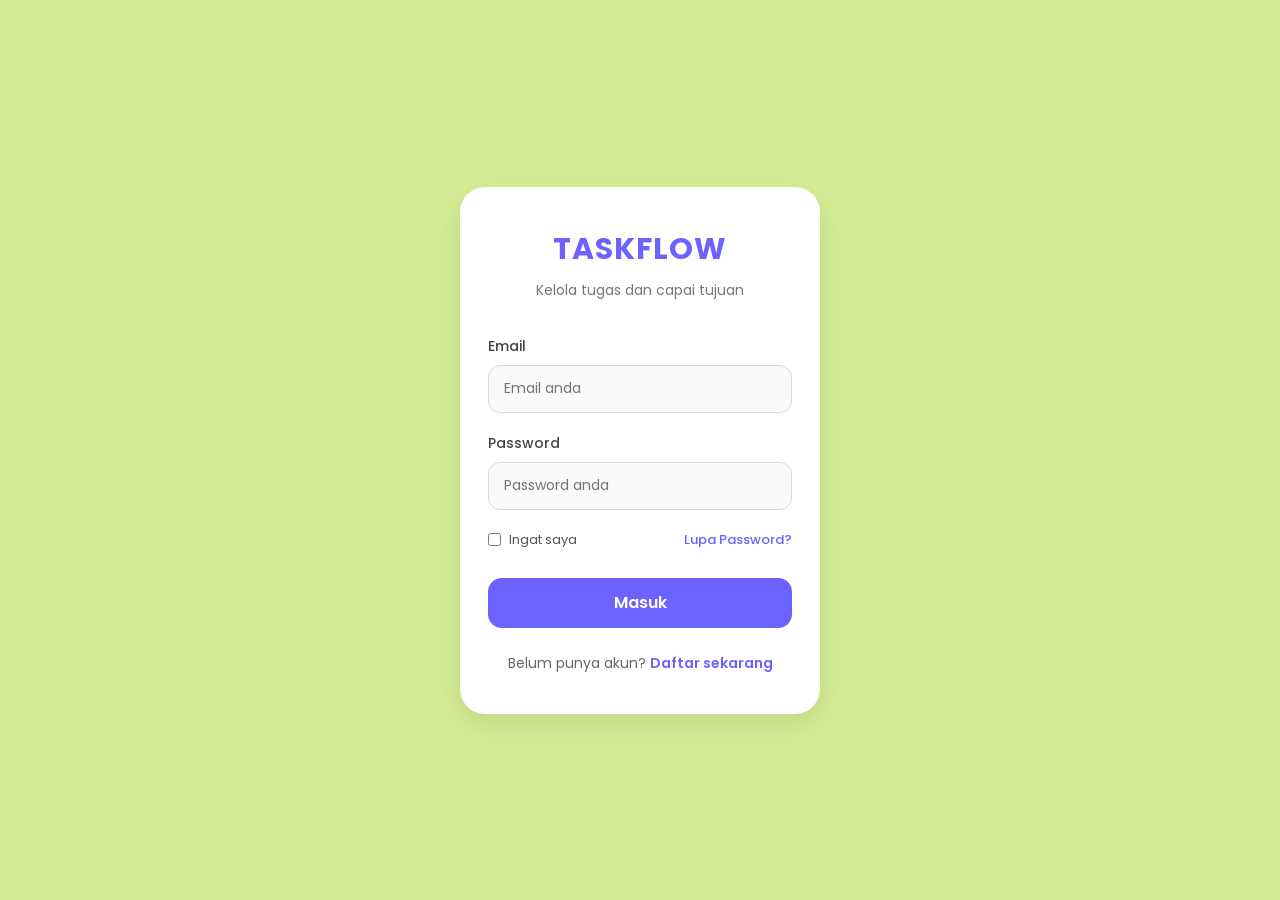
==== index.html @ f26f50ee "Upload project pertama" ====
<!DOCTYPE html>
<html lang="id">
<head>
    <meta charset="UTF-8">
    <meta name="viewport" content="width=device-width, initial-scale=1.0">
    <title>TaskFlow - Login</title>

    <link rel="stylesheet" href="style.css">

    <link href="https://fonts.googleapis.com/css2?family=Poppins:wght@300;400;500;600;700&display=swap" rel="stylesheet">
</head>
<body>

<div class="container">

    <div class="logo">
        <h1>TASKFLOW</h1>
        <p>Kelola tugas dan capai tujuan</p>
    </div>

    <form id="loginForm">

        <div class="input-group">
            <label>Email</label>
            <input
                type="email"
                placeholder="Email anda"
                required
            >
        </div>

        <div class="input-group">
            <label>Password</label>
            <input
                type="password"
                placeholder="Password anda"
                required
            >
        </div>

        <div class="option">

            <div class="remember">
                <input type="checkbox" id="ingat">
                <label for="ingat">Ingat saya</label>
            </div>

            <a href="#">Lupa Password?</a>

        </div>

        <button type="submit">
            Masuk
        </button>

    </form>

    <div class="register">
        Belum punya akun?
        <a href="#">Daftar sekarang</a>
    </div>

</div>

<script src="script.js"></script>

</body>
</html>
---- style.css ----
*{
    margin:0;
    padding:0;
    box-sizing:border-box;
    font-family:'Poppins', sans-serif;
}

body{
    background:#F4F6FB;
    display:flex;
    justify-content:center;
    align-items:center;
    min-height:100vh;
}

/* Tampilan seperti layar HP */
.container{
    width:360px;
    background:#FFFFFF;
    border-radius:25px;
    padding:40px 28px;
    box-shadow:0 10px 30px rgba(0,0,0,0.08);
}

/* Logo */
.logo{
    text-align:center;
    margin-bottom:35px;
}

.logo h1{
    font-size:30px;
    color:#6C63FF;
    font-weight:700;
    letter-spacing:1px;
}

.logo p{
    margin-top:8px;
    color:#777;
    font-size:14px;
}

/* Form */

.input-group{
    margin-bottom:20px;
}

.input-group label{
    display:block;
    font-size:14px;
    color:#444;
    margin-bottom:8px;
    font-weight:500;
}

.input-group input{
    width:100%;
    height:48px;
    border:1px solid #D9D9D9;
    border-radius:12px;
    padding:0 15px;
    font-size:14px;
    outline:none;
    transition:0.3s;
    background:#FAFAFA;
}

.input-group input:focus{
    border-color:#6C63FF;
    background:#fff;
}

/* Ingat saya */

.option{
    display:flex;
    justify-content:space-between;
    align-items:center;
    margin-bottom:28px;
}

.remember{
    display:flex;
    align-items:center;
    gap:8px;
}

.remember label{
    font-size:13px;
    color:#555;
}

.option a{
    font-size:13px;
    color:#6C63FF;
    text-decoration:none;
    font-weight:500;
}

.option a:hover{
    text-decoration:underline;
}

/* Tombol */

button{
    width:100%;
    height:50px;
    border:none;
    border-radius:14px;
    background:#6C63FF;
    color:white;
    font-size:16px;
    font-weight:600;
    cursor:pointer;
    transition:0.3s;
}

button:hover{
    background:#574BEB;
    transform:translateY(-2px);
}

button:active{
    transform:scale(.98);
}

/* Register */

.register{
    margin-top:25px;
    text-align:center;
    font-size:14px;
    color:#666;
}

.register a{
    color:#6C63FF;
    text-decoration:none;
    font-weight:600;
}

.register a:hover{
    text-decoration:underline;
}

/* Responsive */

@media (max-width:400px){

.container{
    width:95%;
    padding:35px 22px;
}

.logo h1{
    font-size:28px;
}

button{
    height:48px;
}

}

body{
    background:rgb(211, 235, 146) !important;
}

/* ================= DASHBOARD ================= */

.dashboard{
    width:360px;
    min-height:800px;
    background:#fff;
    margin:20px auto;
    border-radius:25px;
    padding:25px;
    box-shadow:0 10px 25px rgba(0,0,0,.08);
    position:relative;
}

.topbar{
    display:flex;
    justify-content:space-between;
    align-items:center;
}

.topbar h2{
    color:#6C63FF;
}

.topbar i{
    font-size:22px;
    color:#666;
}

.welcome{
    margin:25px 0;
}

.welcome h3{
    font-size:20px;
}

.welcome p{
    color:#888;
    margin-top:5px;
}

.card-group{
    display:flex;
    gap:10px;
}

.card{
    flex:1;
    background:#F3F4F8;
    border-radius:15px;
    padding:15px;
    text-align:center;
}

.card.active{
    background:#6C63FF;
    color:white;
}

.card span{
    font-size:28px;
    font-weight:bold;
}

.search-box{
    margin:25px 0;
    display:flex;
    align-items:center;
    background:#F3F4F8;
    border-radius:12px;
    padding:12px 15px;
}

.search-box input{
    border:none;
    background:none;
    width:100%;
    margin-left:10px;
    outline:none;
}

.task{
    display:flex;
    justify-content:space-between;
    align-items:center;
    background:#fff;
    border-radius:15px;
    padding:15px;
    margin-bottom:15px;
    box-shadow:0 2px 10px rgba(0,0,0,.05);
}

.task h4{
    font-size:15px;
}

.task p{
    font-size:12px;
    color:#777;
}

.today,
.tomorrow,
.later{
    padding:5px 10px;
    border-radius:20px;
    font-size:11px;
    color:#fff;
}

.today{
    background:#4CAF50;
}

.tomorrow{
    background:#FF9800;
}

.later{
    background:#E91E63;
}

.add-btn{
    margin-top:10px;
    margin-bottom:80px;
}

.bottom-nav{
    position:absolute;
    bottom:0;
    left:0;
    width:100%;
    display:flex;
    justify-content:space-around;
    background:#fff;
    border-top:1px solid #ddd;
    padding:12px 0;
    border-radius:0 0 25px 25px;
}

.nav-item{
    display:flex;
    flex-direction:column;
    align-items:center;
    color:#777;
    font-size:12px;
    cursor:pointer;
}

.nav-item.active{
    color:#6C63FF;
}

/* ================= TAMBAH TUGAS ================= */

.task-page{
    width:360px;
    min-height:800px;
    background:#fff;
    margin:20px auto;
    border-radius:25px;
    padding:25px;
    box-shadow:0 10px 25px rgba(0,0,0,.08);
}

.task-header{
    display:flex;
    align-items:center;
    gap:15px;
    margin-bottom:30px;
}

.task-header a{
    color:#6C63FF;
    font-size:20px;
}

.task-header h2{
    color:#333;
    font-size:22px;
}

.form-group{
    margin-bottom:20px;
}

.form-group label{
    display:block;
    margin-bottom:8px;
    font-size:14px;
    font-weight:500;
    color:#444;
}

.form-group input,
.form-group textarea,
.form-group select{
    width:100%;
    padding:14px;
    border:1px solid #D9D9D9;
    border-radius:12px;
    outline:none;
    background:#FAFAFA;
    font-size:14px;
    transition:.3s;
}

.form-group input:focus,
.form-group textarea:focus,
.form-group select:focus{
    border-color:#6C63FF;
    background:#fff;
}

.form-group textarea{
    resize:none;
}

.btn-group{
    display:flex;
    gap:12px;
    margin-top:25px;
}

.btn-cancel{
    background:#E5E7EB;
    color:#333;
}

.btn-cancel:hover{
    background:#D1D5DB;
}

.btn-save{
    background:#6C63FF;
    color:#fff;
}

.btn-save:hover{
    background:#574BEB;
}

.add-btn{
    display:block;
    width:100%;
    text-align:center;
    text-decoration:none;
    background:#6C63FF;
    color:white;
    padding:15px;
    border-radius:14px;
    font-weight:600;
    margin-top:15px;
    margin-bottom:80px;
}

.add-btn:hover{
    background:#574BEB;
}

.aksi-tugas{
    display:flex;
    flex-direction:column;
    align-items:flex-end;
    gap:8px;
}

.hapus-btn{
    background:#ff4d4f;
    color:#fff;
    border:none;
    padding:6px 12px;
    border-radius:8px;
    cursor:pointer;
    font-size:12px;
}

.hapus-btn:hover{
    background:#d9363e;
}

/* ================= DETAIL ================= */

.detail-page{

    width:360px;
    margin:20px auto;
    background:#fff;
    border-radius:25px;
    padding:25px;
    box-shadow:0 10px 25px rgba(0,0,0,.08);

}

.detail-header{

    display:flex;
    align-items:center;
    gap:15px;
    margin-bottom:25px;

}

.detail-header a{

    color:#6C63FF;
    font-size:20px;

}

.detail-card{

    background:#F8F8F8;
    padding:20px;
    border-radius:15px;

}

.title-row{

    display:flex;
    justify-content:space-between;
    align-items:center;
    margin-bottom:20px;

}

.title-row h3{

    color:#333;

}

#editBtn{

    width:70px;
    height:35px;
    background:#6C63FF;
    color:#fff;
    border:none;
    border-radius:8px;
    cursor:pointer;

}

.detail-card h4{

    margin:15px 0 8px;

}

.detail-card p{

    color:#666;
    line-height:1.6;

}

.info{

    margin-top:20px;

}

.info p{

    margin:10px 0;

}

.comment textarea{

    width:100%;
    height:90px;
    border:1px solid #ddd;
    border-radius:10px;
    padding:10px;
    resize:none;
    margin-top:10px;

}

.status{

padding:5px 10px;

border-radius:20px;

color:white;

font-size:12px;

}

.green{

background:#2ecc71;

}

.orange{

background:#f39c12;

}

.red{

background:#e74c3c;

}

.progress{

height:10px;

background:#ddd;

border-radius:20px;

}

.progress-bar{

height:100%;

width:80%;

background:#6C63FF;

border-radius:20px;

}

.status{
    display:inline-block;
    margin-top:8px;
    padding:4px 10px;
    border-radius:20px;
    color:#fff;
    font-size:12px;
    font-weight:600;
}

.green{
    background:#2ecc71;
}

.orange{
    background:#f39c12;
}

.red{
    background:#e74c3c;
}

.hapus-btn{
    margin-top:10px;
    background:#ff4d4f;
    color:#fff;
    border:none;
    padding:6px 12px;
    border-radius:8px;
    cursor:pointer;
}

.hapus-btn:hover{
    background:#d9363e;
}
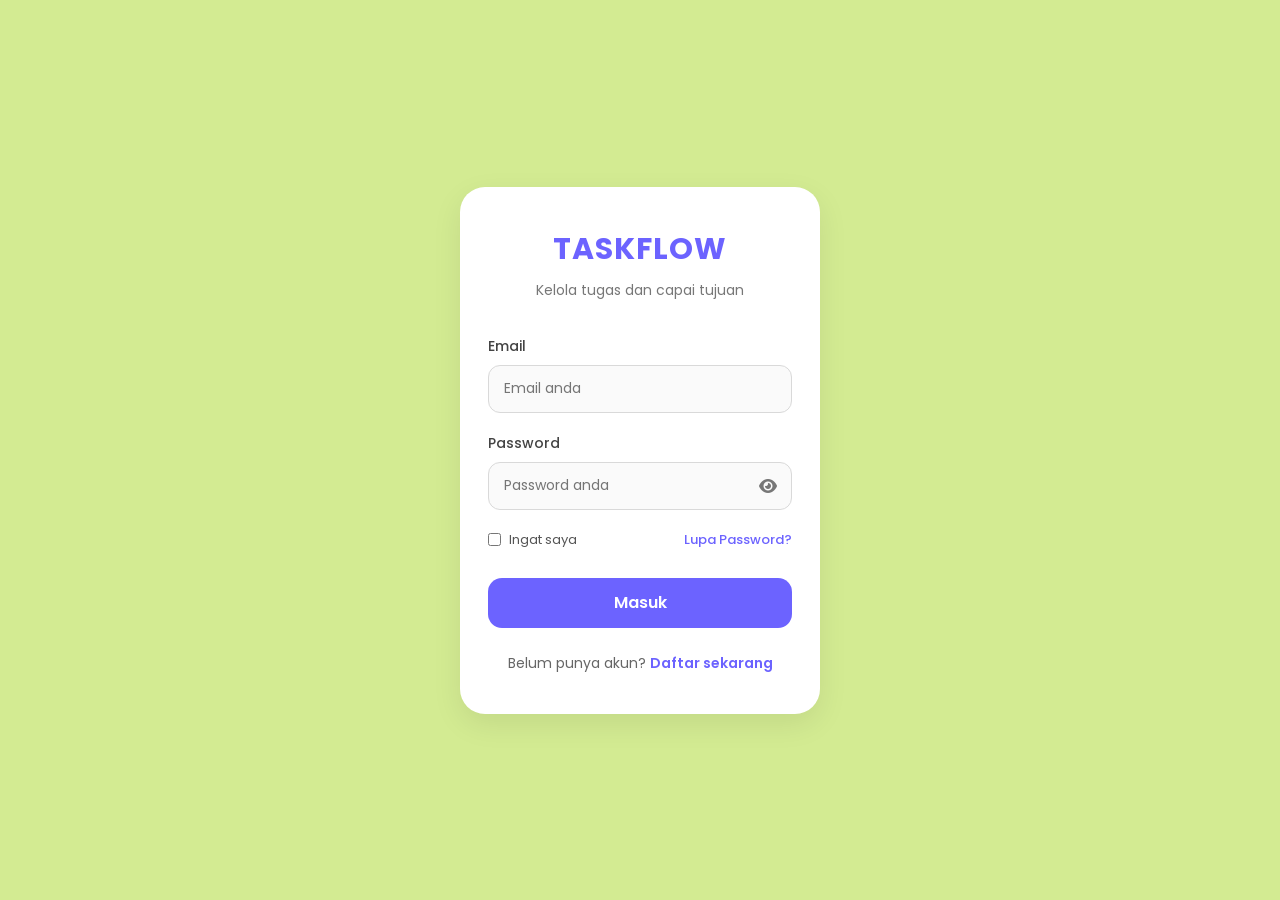
==== commit ec77b80a: "update login dan reset password" ====
--- a/index.html
+++ b/index.html
@@ -1,6 +1,7 @@
 <!DOCTYPE html>
 <html lang="id">
 <head>
+    
     <meta charset="UTF-8">
     <meta name="viewport" content="width=device-width, initial-scale=1.0">
     <title>TaskFlow - Login</title>
@@ -8,6 +9,8 @@
     <link rel="stylesheet" href="style.css">
 
     <link href="https://fonts.googleapis.com/css2?family=Poppins:wght@300;400;500;600;700&display=swap" rel="stylesheet">
+    <link rel="stylesheet"
+href="https://cdnjs.cloudflare.com/ajax/libs/font-awesome/6.7.2/css/all.min.css">
 </head>
 <body>
 
@@ -23,20 +26,31 @@
         <div class="input-group">
             <label>Email</label>
             <input
-                type="email"
-                placeholder="Email anda"
-                required
+            type="email"
+            id="loginEmail"
+            placeholder="Email anda"
+            required
             >
         </div>
 
-        <div class="input-group">
-            <label>Password</label>
-            <input
-                type="password"
-                placeholder="Password anda"
-                required
-            >
-        </div>
+       <div class="input-group">
+
+    <label>Password</label>
+
+    <div class="password-box">
+
+        <input
+            type="password"
+            id="loginPassword"
+            placeholder="Password anda"
+            required
+        >
+
+        <i class="fa-solid fa-eye" id="toggleLoginPassword"></i>
+
+    </div>
+
+</div>
 
         <div class="option">
 
@@ -45,7 +59,7 @@
                 <label for="ingat">Ingat saya</label>
             </div>
 
-            <a href="#">Lupa Password?</a>
+            <a href="lupapassword.html">Lupa Password?</a>
 
         </div>
 
@@ -57,7 +71,7 @@
 
     <div class="register">
         Belum punya akun?
-        <a href="#">Daftar sekarang</a>
+        <a href="register.html">Daftar sekarang</a>
     </div>
 
 </div>
--- a/style.css
+++ b/style.css
@@ -639,4 +639,189 @@
 
 .hapus-btn:hover{
     background:#d9363e;
+}
+
+/* ================= SETTING ================= */
+
+.setting-page{
+    width:360px;
+    min-height:800px;
+    background:#fff;
+    margin:20px auto;
+    border-radius:25px;
+    padding:25px;
+    box-shadow:0 10px 25px rgba(0,0,0,.08);
+}
+
+.setting-header{
+    display:flex;
+    align-items:center;
+    gap:15px;
+    margin-bottom:30px;
+}
+
+.setting-header a{
+    color:#6C63FF;
+    font-size:22px;
+}
+
+.profile-box{
+    text-align:center;
+    margin-bottom:30px;
+}
+
+.avatar{
+    width:90px;
+    height:90px;
+    border-radius:50%;
+    background:#6C63FF;
+    margin:auto;
+    display:flex;
+    justify-content:center;
+    align-items:center;
+}
+
+.avatar i{
+    color:white;
+    font-size:38px;
+}
+
+.profile-box h3{
+    margin-top:15px;
+}
+
+.profile-box p{
+    color:#777;
+}
+
+.setting-list{
+    display:flex;
+    flex-direction:column;
+    gap:15px;
+}
+
+.setting-item{
+    display:flex;
+    justify-content:space-between;
+    align-items:center;
+    padding:18px;
+    border-radius:15px;
+    background:#F5F5F5;
+    cursor:pointer;
+    transition:.3s;
+}
+
+.setting-item:hover{
+    background:#ECECEC;
+}
+
+.setting-item span{
+    display:flex;
+    align-items:center;
+    gap:12px;
+}
+
+.setting-item i{
+    color:#6C63FF;
+}
+
+.logout{
+    background:#ffebeb;
+}
+
+.logout span{
+    color:#e74c3c;
+    font-weight:600;
+}
+
+.logout i{
+    color:#e74c3c;
+}
+
+/* ================= DARK MODE ================= */
+
+body.dark{
+    background:#1f1f1f !important;
+}
+
+body.dark .dashboard,
+body.dark .task-page,
+body.dark .detail-page,
+body.dark .setting-page,
+body.dark .container{
+    background:#2d2d2d;
+    color:white;
+}
+
+body.dark .task,
+body.dark .setting-item,
+body.dark .detail-card,
+body.dark .card{
+    background:#3b3b3b;
+    color:white;
+}
+
+body.dark .input-group input,
+body.dark .form-group input,
+body.dark .form-group textarea,
+body.dark .form-group select{
+    background:#444;
+    color:white;
+    border:1px solid #666;
+}
+
+/* ================= RESET PASSWORD ================= */
+
+.password-box{
+
+position:relative;
+
+display:flex;
+
+align-items:center;
+
+}
+
+.password-box input{
+
+width:100%;
+
+padding-right:45px;
+
+}
+
+.password-box i{
+
+position:absolute;
+
+right:15px;
+
+cursor:pointer;
+
+color:#777;
+
+}
+
+#message{
+
+margin:15px 0;
+
+font-size:14px;
+
+font-weight:500;
+
+text-align:center;
+
+}
+
+.success{
+
+color:#2ecc71;
+
+}
+
+.error{
+
+color:#e74c3c;
+
 }
